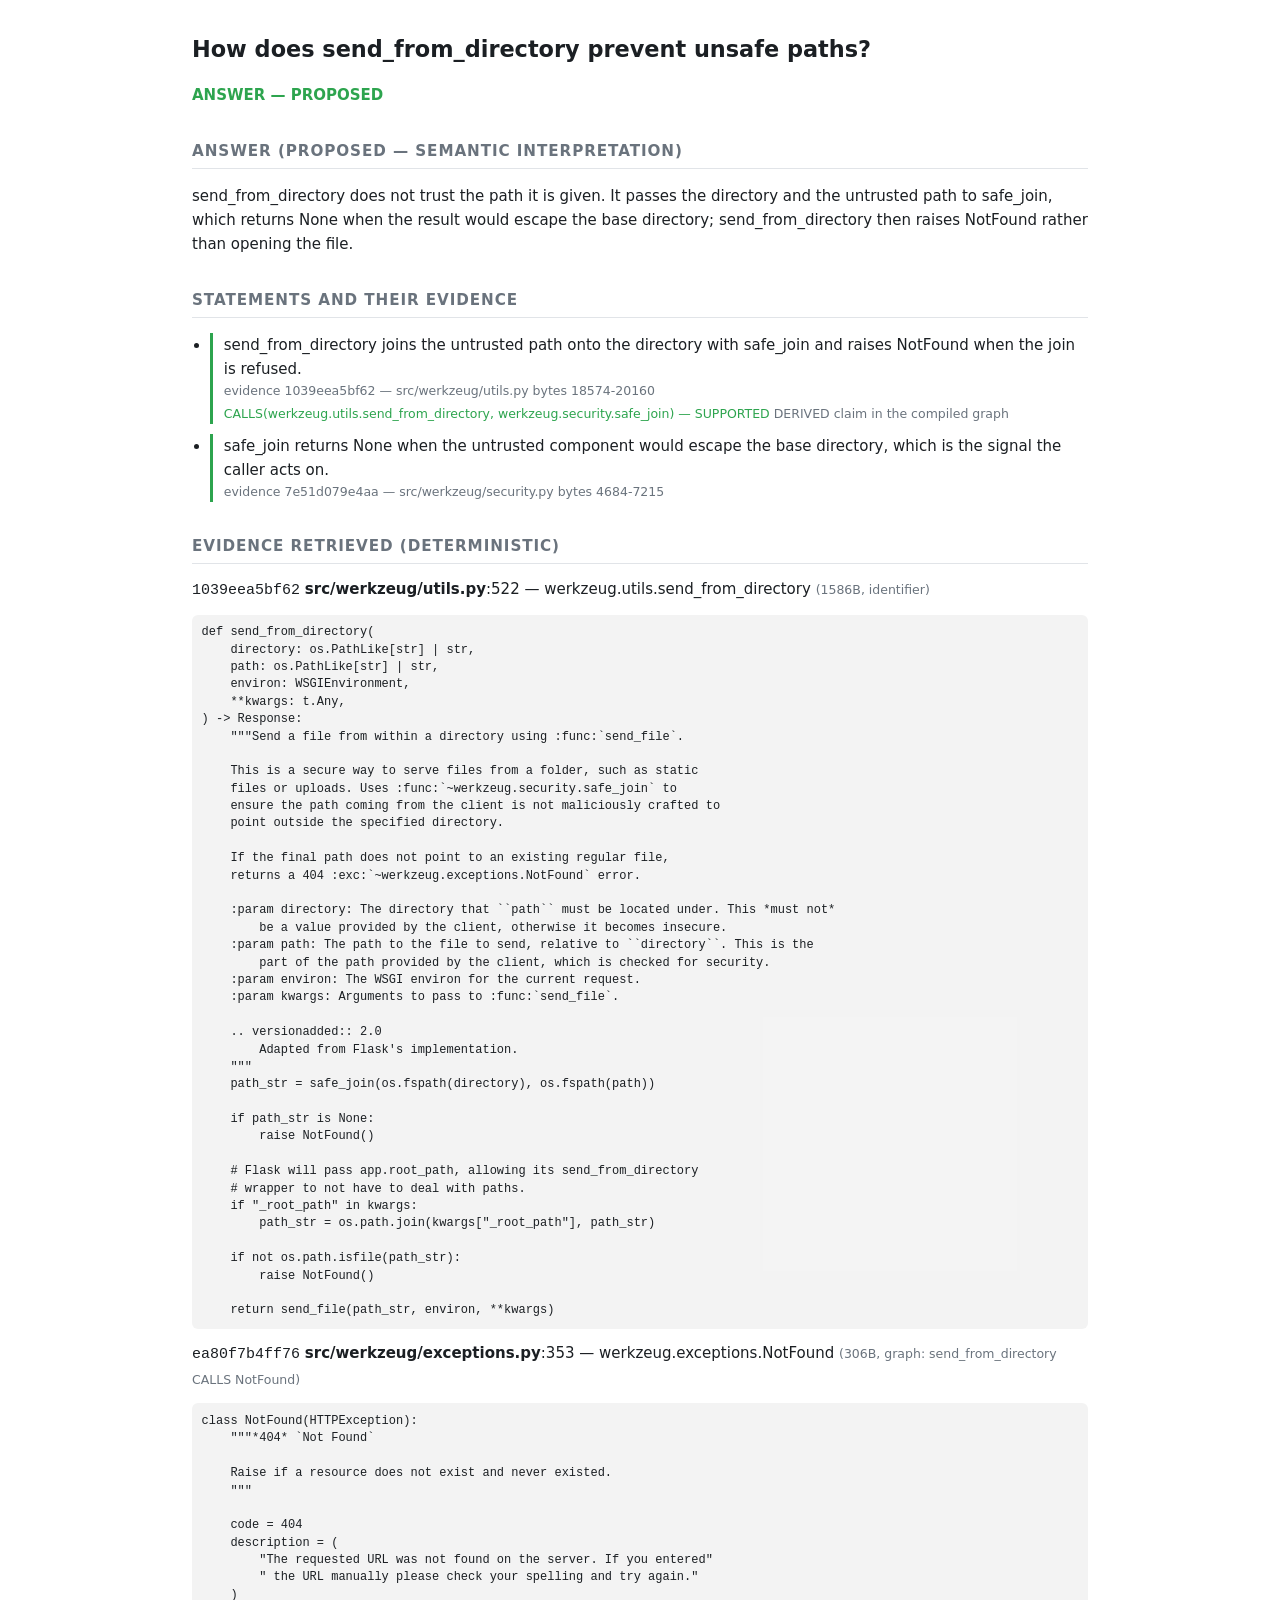
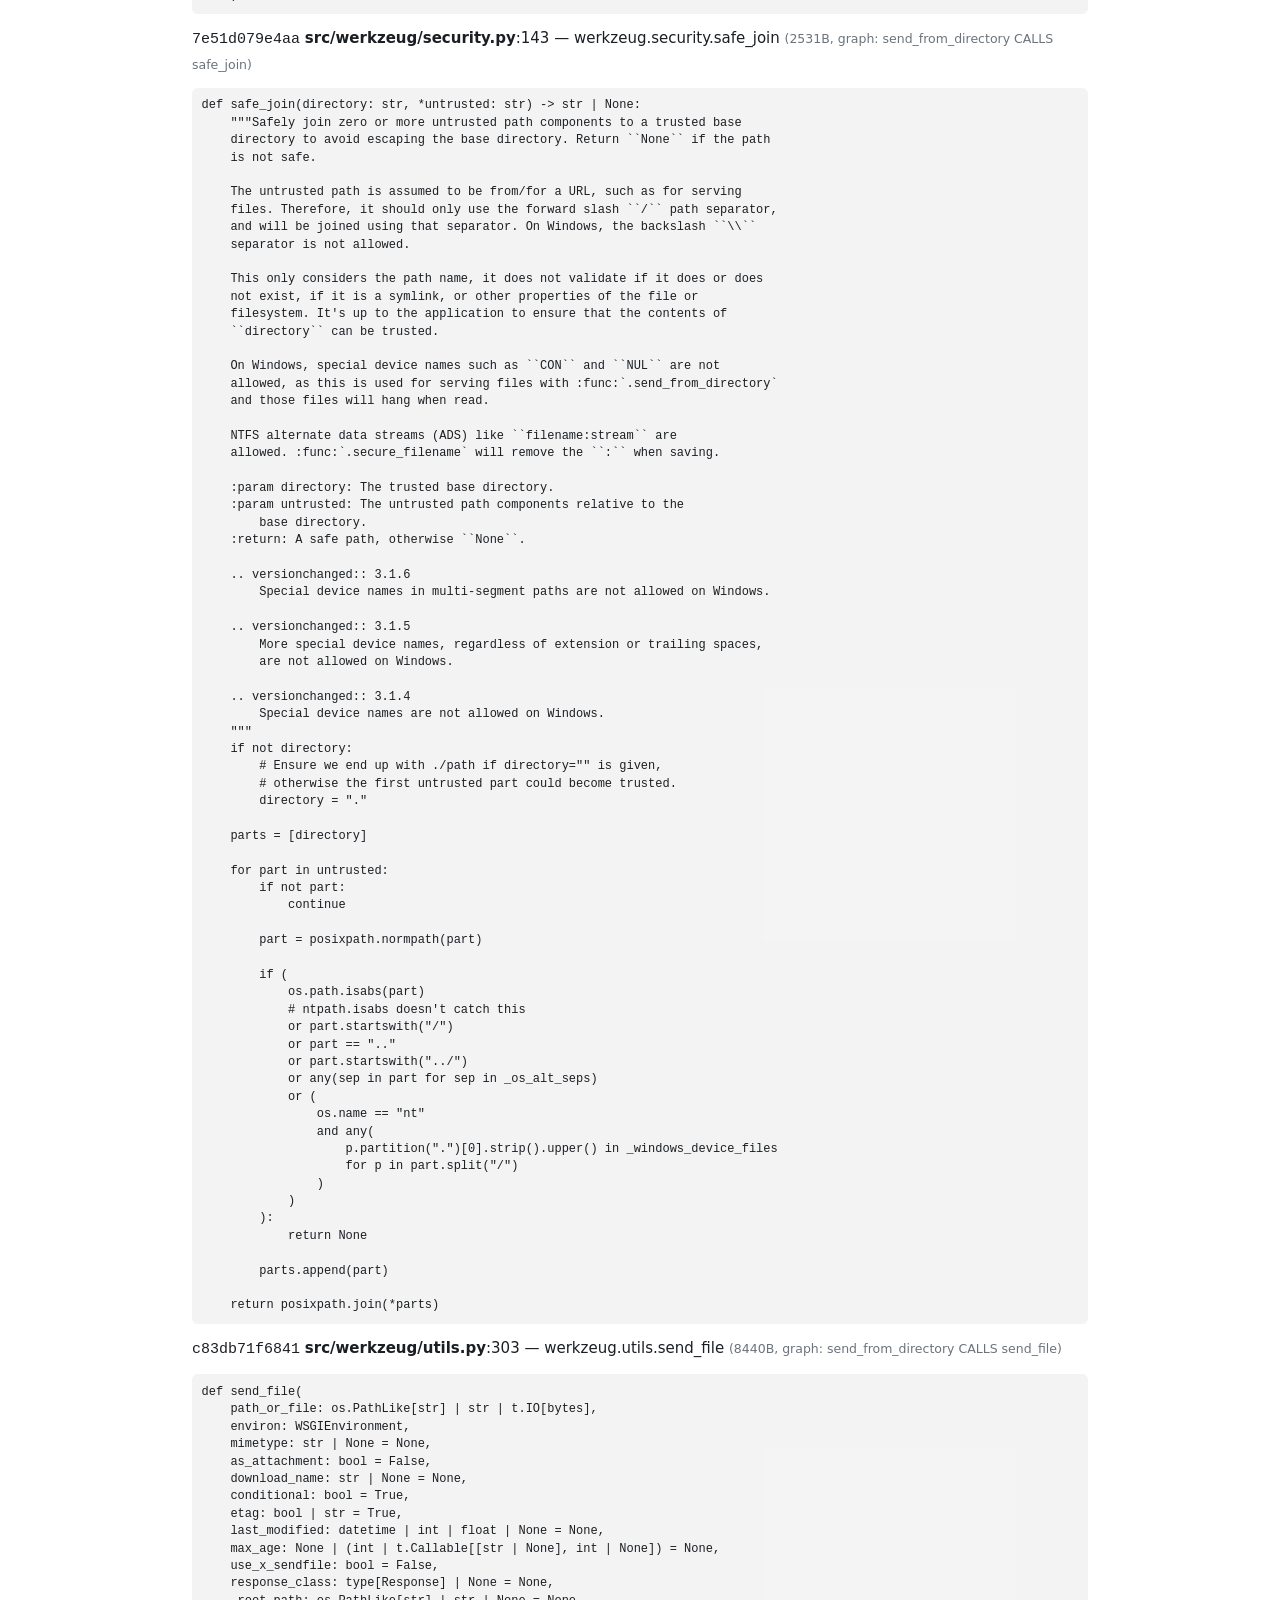
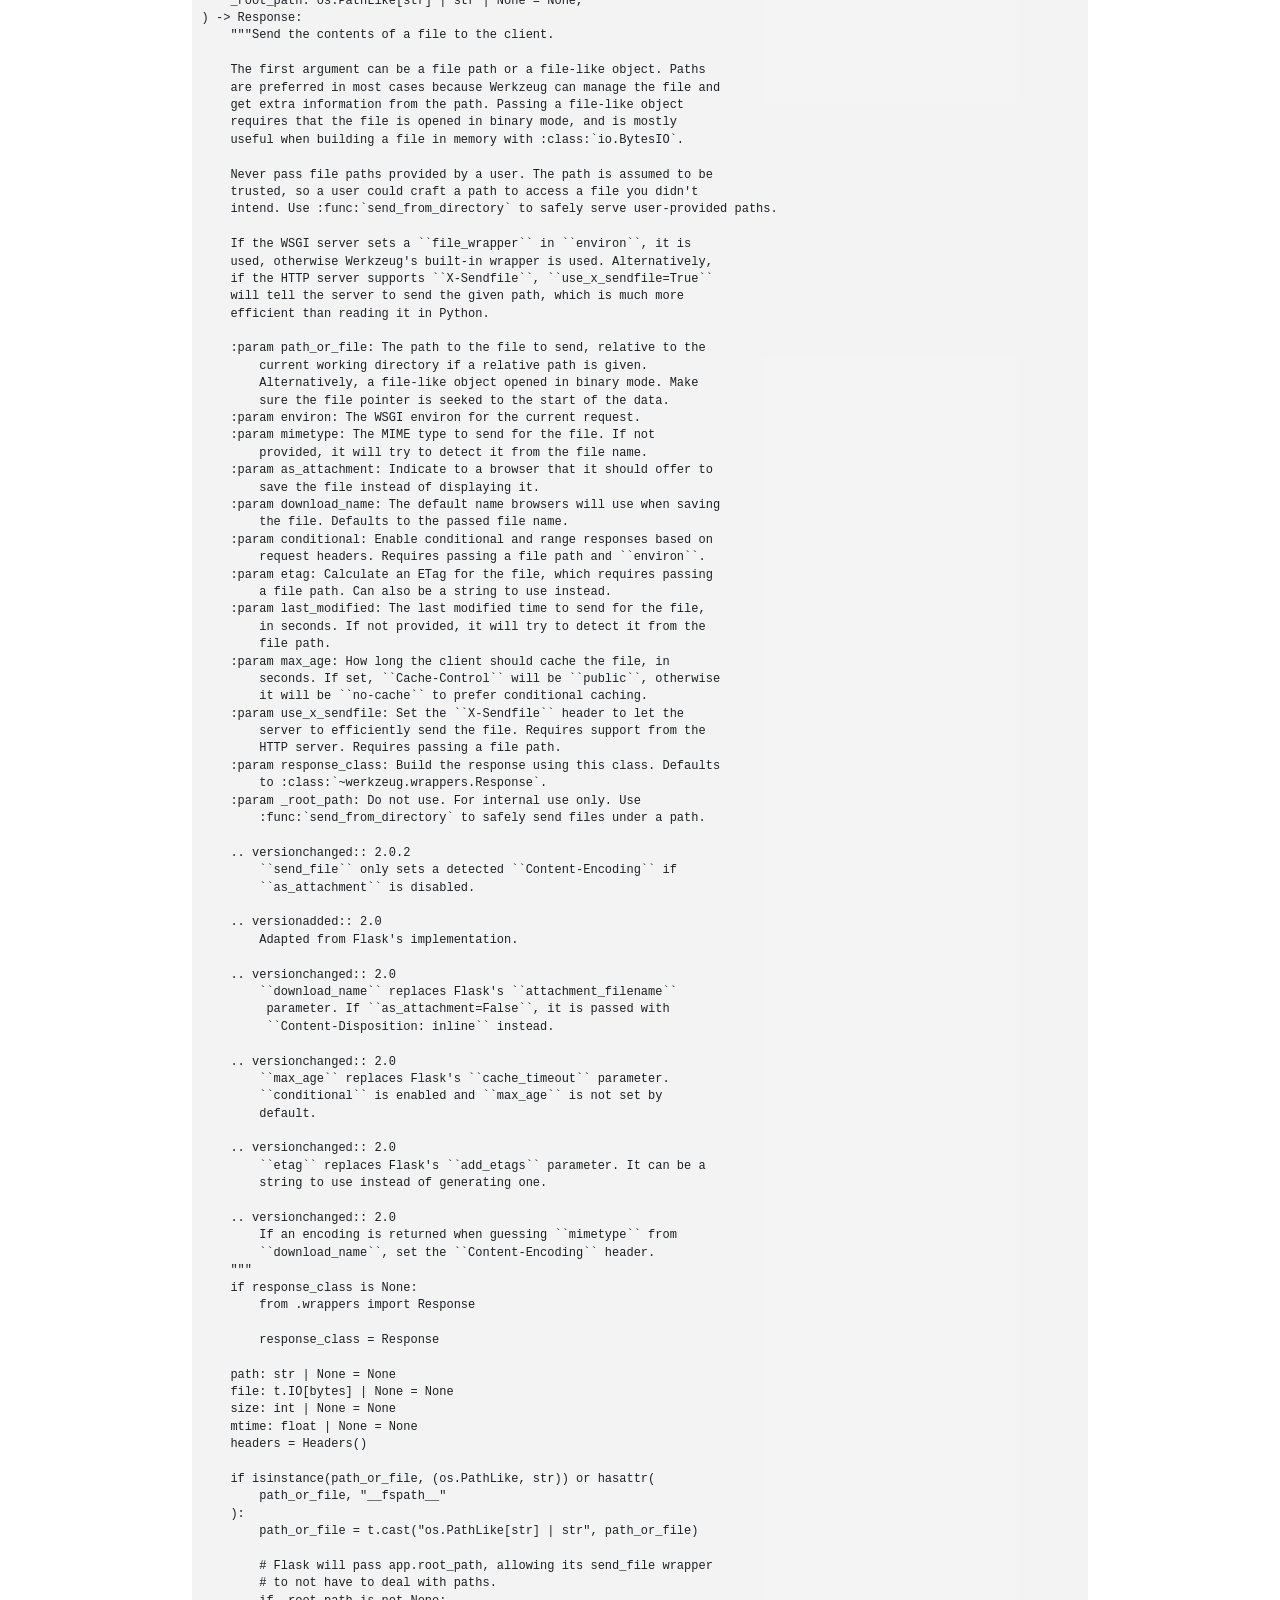
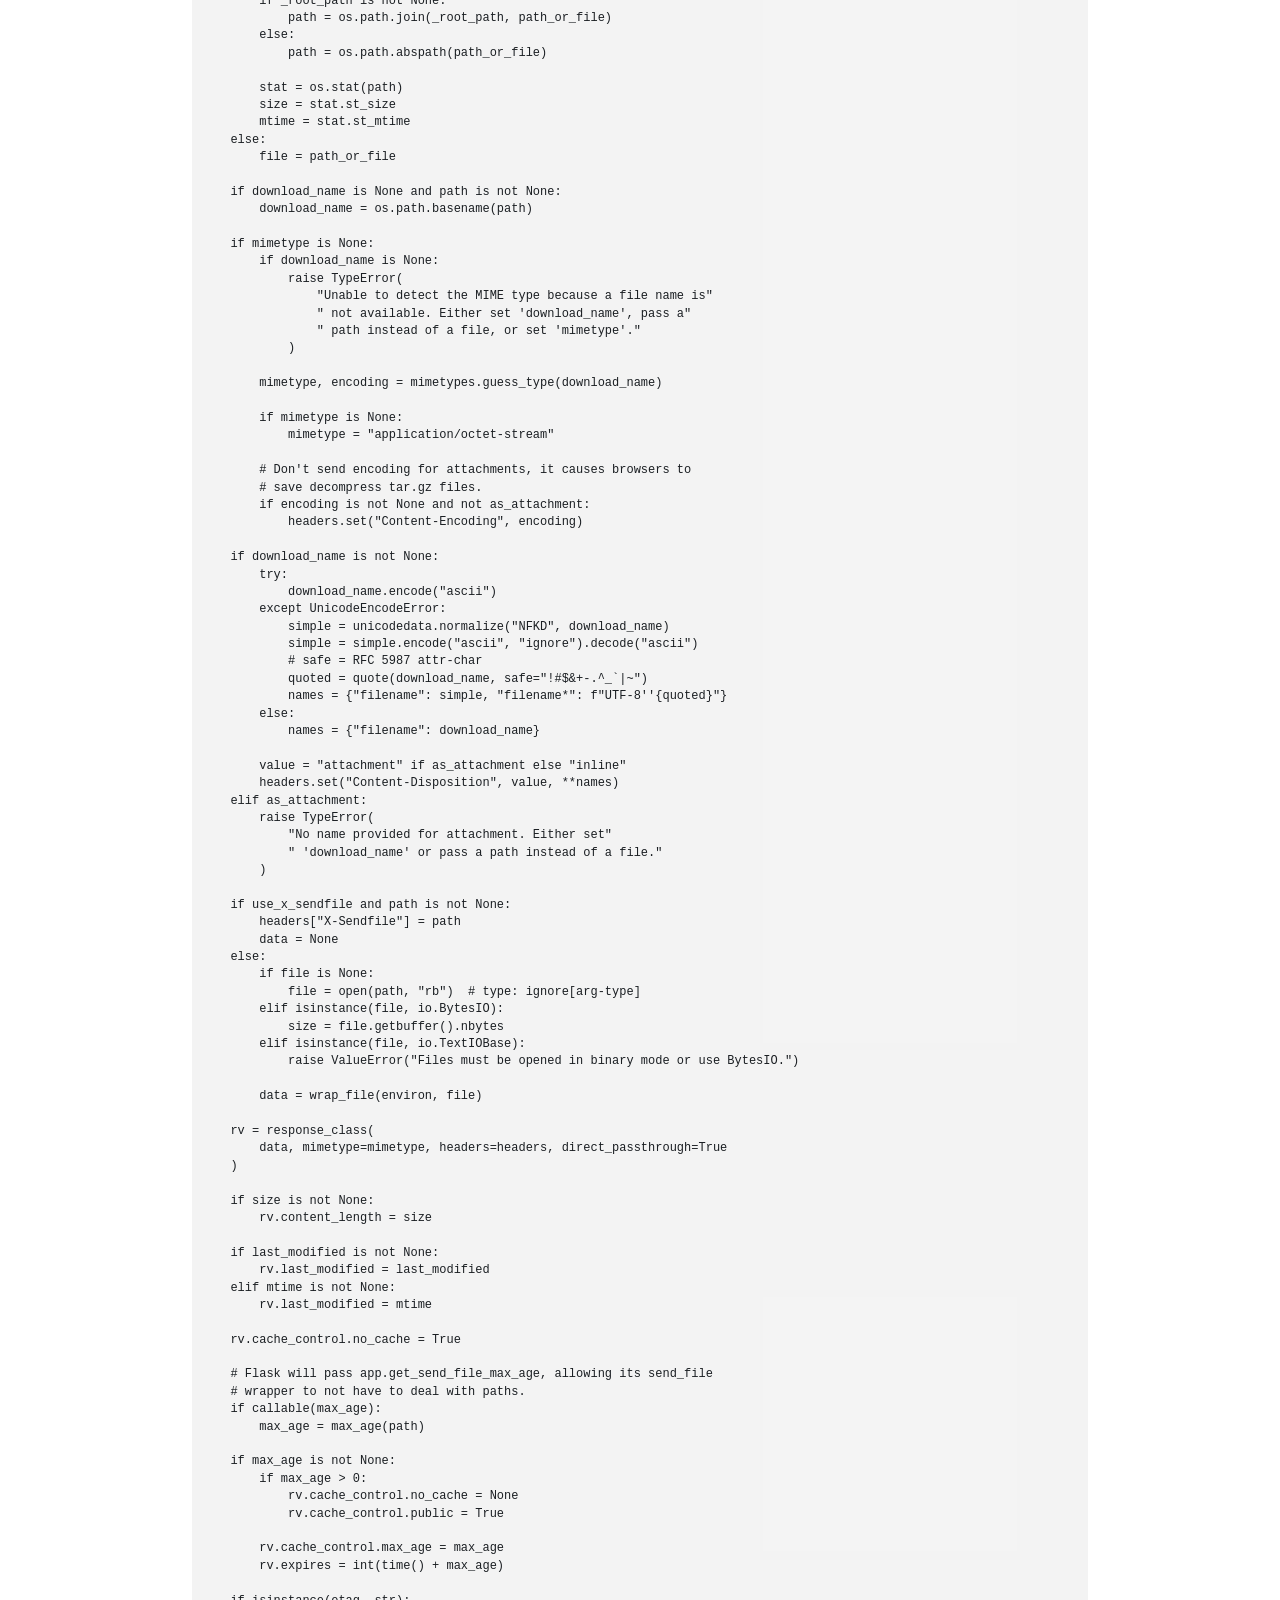
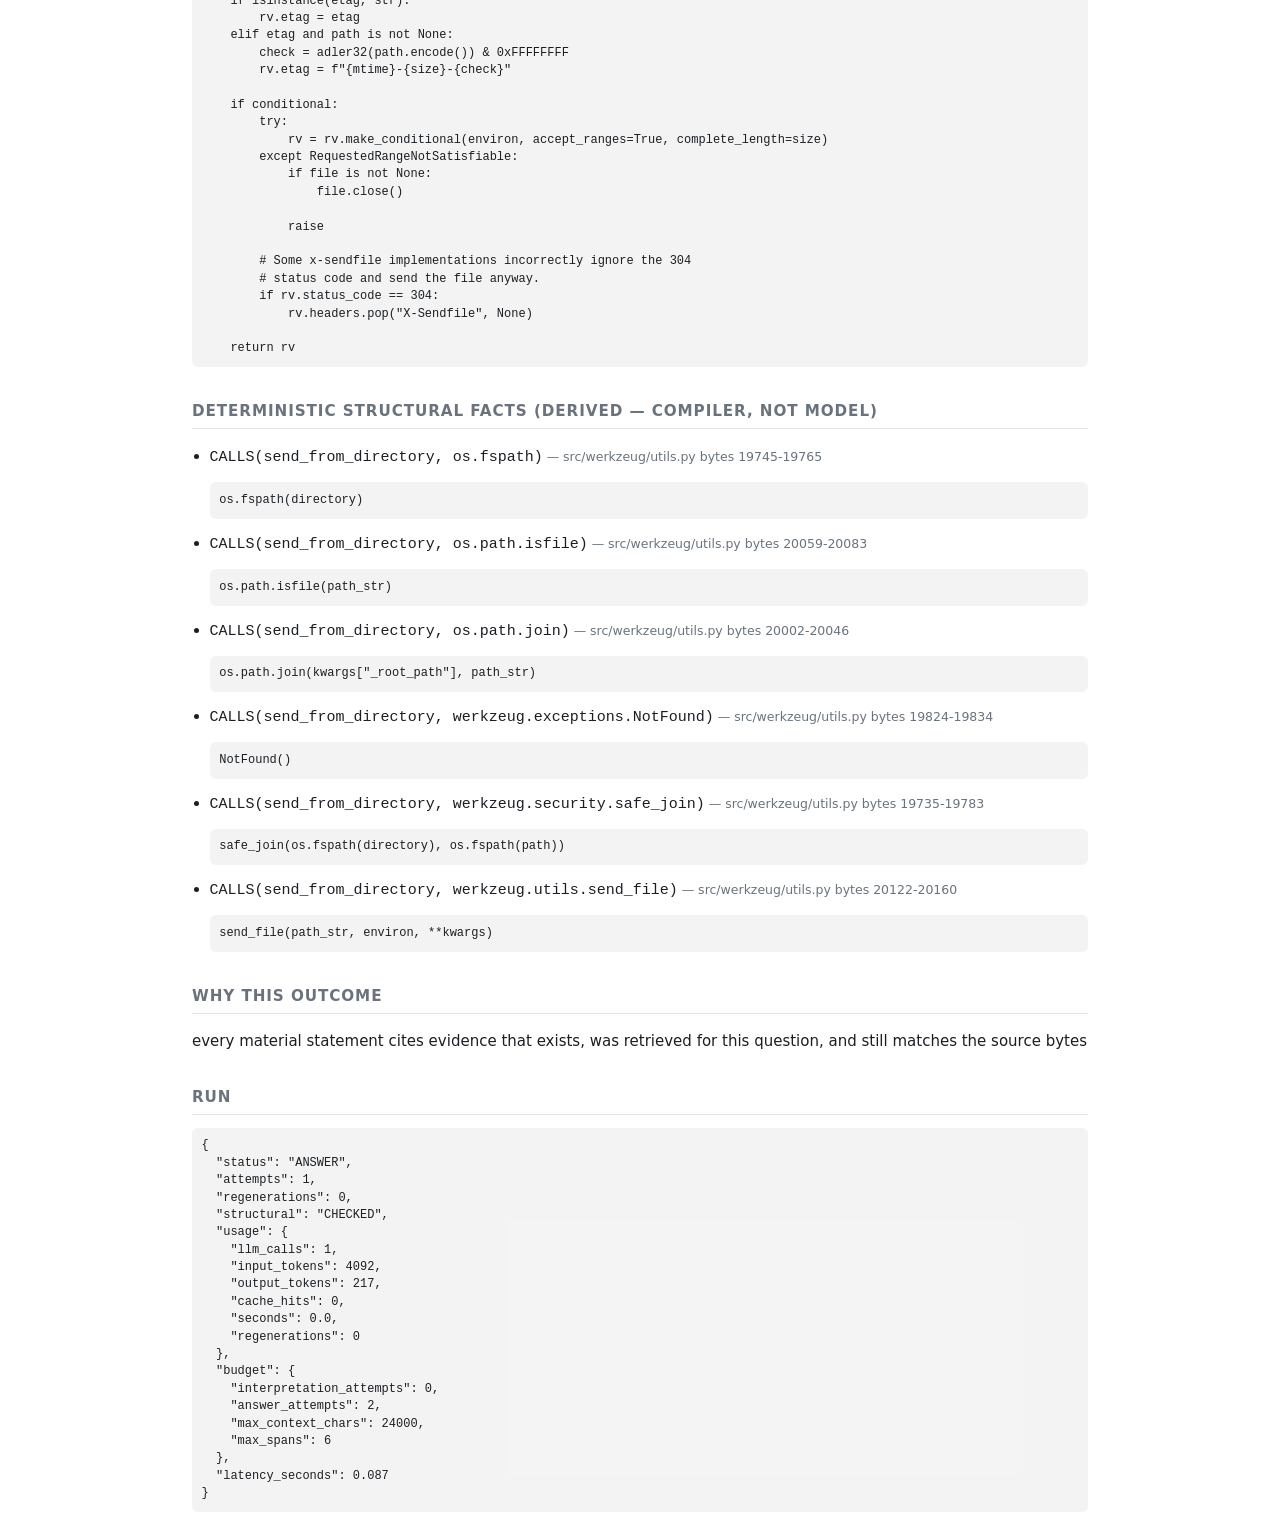
==== demo_0_1_answer.html @ 6d760853 "Demo 0.1: evidence-first grounded answers over a real repository Five corrections applied to ARCHITE" ====
<!doctype html><meta charset="utf-8"><title>Evidence-first answer</title>
<style>
 :root{--fg:#1b1f23;--bg:#fff;--dim:#6a737d;--line:#e1e4e8}
 @media(prefers-color-scheme:dark){:root{--fg:#e6edf3;--bg:#0d1117;--dim:#8b949e;--line:#30363d}}
 body{font:15px/1.6 ui-sans-serif,system-ui,sans-serif;color:var(--fg);background:var(--bg);
       max-width:56rem;margin:2rem auto;padding:0 16px}
 h1{font-size:1.4rem} h2{font-size:.95rem;text-transform:uppercase;letter-spacing:.06em;
   color:var(--dim);border-bottom:1px solid var(--line);padding-bottom:.3rem;margin-top:2rem}
 pre{background:color-mix(in srgb,var(--fg) 5%,transparent);padding:.6rem;border-radius:6px;
   overflow:auto;font-size:12px;line-height:1.45}
 .dim{color:var(--dim);font-size:12.5px} li{margin:.6rem 0}
 .ok{border-left:3px solid #2da44e;padding-left:.7rem}
 .bad{border-left:3px solid #cf222e;padding-left:.7rem}
 .verdict{font-weight:600} .answer{color:#2da44e} .abstain{color:#bf8700}
 .struct{font-size:12.5px;margin-top:.2rem} .explicit_contradiction{color:#cf222e}
 .supported{color:#2da44e} ul{padding-left:1.1rem}
</style>
<h1>How does send_from_directory prevent unsafe paths?</h1><p class="verdict answer">ANSWER — PROPOSED</p>
<section class=""><h2>Answer (PROPOSED — semantic interpretation)</h2><p>send_from_directory does not trust the path it is given. It passes the directory and the untrusted path to safe_join, which returns None when the result would escape the base directory; send_from_directory then raises NotFound rather than opening the file.</p></section>
<section class=""><h2>Statements and their evidence</h2><ul><li class="ok">send_from_directory joins the untrusted path onto the directory with safe_join and raises NotFound when the join is refused.<div class="dim">evidence 1039eea5bf62 — src/werkzeug/utils.py bytes 18574-20160</div><div class="struct supported">CALLS(werkzeug.utils.send_from_directory, werkzeug.security.safe_join) — SUPPORTED<span class="dim"> DERIVED claim in the compiled graph</span></div></li><li class="ok">safe_join returns None when the untrusted component would escape the base directory, which is the signal the caller acts on.<div class="dim">evidence 7e51d079e4aa — src/werkzeug/security.py bytes 4684-7215</div></li></ul></section>
<section class=""><h2>Evidence retrieved (deterministic)</h2><article><header><code>1039eea5bf62</code> <b>src/werkzeug/utils.py</b>:522 — werkzeug.utils.send_from_directory <span class="dim">(1586B, identifier)</span></header><pre>def send_from_directory(
    directory: os.PathLike[str] | str,
    path: os.PathLike[str] | str,
    environ: WSGIEnvironment,
    **kwargs: t.Any,
) -&gt; Response:
    &quot;&quot;&quot;Send a file from within a directory using :func:`send_file`.

    This is a secure way to serve files from a folder, such as static
    files or uploads. Uses :func:`~werkzeug.security.safe_join` to
    ensure the path coming from the client is not maliciously crafted to
    point outside the specified directory.

    If the final path does not point to an existing regular file,
    returns a 404 :exc:`~werkzeug.exceptions.NotFound` error.

    :param directory: The directory that ``path`` must be located under. This *must not*
        be a value provided by the client, otherwise it becomes insecure.
    :param path: The path to the file to send, relative to ``directory``. This is the
        part of the path provided by the client, which is checked for security.
    :param environ: The WSGI environ for the current request.
    :param kwargs: Arguments to pass to :func:`send_file`.

    .. versionadded:: 2.0
        Adapted from Flask&#x27;s implementation.
    &quot;&quot;&quot;
    path_str = safe_join(os.fspath(directory), os.fspath(path))

    if path_str is None:
        raise NotFound()

    # Flask will pass app.root_path, allowing its send_from_directory
    # wrapper to not have to deal with paths.
    if &quot;_root_path&quot; in kwargs:
        path_str = os.path.join(kwargs[&quot;_root_path&quot;], path_str)

    if not os.path.isfile(path_str):
        raise NotFound()

    return send_file(path_str, environ, **kwargs)</pre></article><article><header><code>ea80f7b4ff76</code> <b>src/werkzeug/exceptions.py</b>:353 — werkzeug.exceptions.NotFound <span class="dim">(306B, graph: send_from_directory CALLS NotFound)</span></header><pre>class NotFound(HTTPException):
    &quot;&quot;&quot;*404* `Not Found`

    Raise if a resource does not exist and never existed.
    &quot;&quot;&quot;

    code = 404
    description = (
        &quot;The requested URL was not found on the server. If you entered&quot;
        &quot; the URL manually please check your spelling and try again.&quot;
    )</pre></article><article><header><code>7e51d079e4aa</code> <b>src/werkzeug/security.py</b>:143 — werkzeug.security.safe_join <span class="dim">(2531B, graph: send_from_directory CALLS safe_join)</span></header><pre>def safe_join(directory: str, *untrusted: str) -&gt; str | None:
    &quot;&quot;&quot;Safely join zero or more untrusted path components to a trusted base
    directory to avoid escaping the base directory. Return ``None`` if the path
    is not safe.

    The untrusted path is assumed to be from/for a URL, such as for serving
    files. Therefore, it should only use the forward slash ``/`` path separator,
    and will be joined using that separator. On Windows, the backslash ``\\``
    separator is not allowed.

    This only considers the path name, it does not validate if it does or does
    not exist, if it is a symlink, or other properties of the file or
    filesystem. It&#x27;s up to the application to ensure that the contents of
    ``directory`` can be trusted.

    On Windows, special device names such as ``CON`` and ``NUL`` are not
    allowed, as this is used for serving files with :func:`.send_from_directory`
    and those files will hang when read.

    NTFS alternate data streams (ADS) like ``filename:stream`` are
    allowed. :func:`.secure_filename` will remove the ``:`` when saving.

    :param directory: The trusted base directory.
    :param untrusted: The untrusted path components relative to the
        base directory.
    :return: A safe path, otherwise ``None``.

    .. versionchanged:: 3.1.6
        Special device names in multi-segment paths are not allowed on Windows.

    .. versionchanged:: 3.1.5
        More special device names, regardless of extension or trailing spaces,
        are not allowed on Windows.

    .. versionchanged:: 3.1.4
        Special device names are not allowed on Windows.
    &quot;&quot;&quot;
    if not directory:
        # Ensure we end up with ./path if directory=&quot;&quot; is given,
        # otherwise the first untrusted part could become trusted.
        directory = &quot;.&quot;

    parts = [directory]

    for part in untrusted:
        if not part:
            continue

        part = posixpath.normpath(part)

        if (
            os.path.isabs(part)
            # ntpath.isabs doesn&#x27;t catch this
            or part.startswith(&quot;/&quot;)
            or part == &quot;..&quot;
            or part.startswith(&quot;../&quot;)
            or any(sep in part for sep in _os_alt_seps)
            or (
                os.name == &quot;nt&quot;
                and any(
                    p.partition(&quot;.&quot;)[0].strip().upper() in _windows_device_files
                    for p in part.split(&quot;/&quot;)
                )
            )
        ):
            return None

        parts.append(part)

    return posixpath.join(*parts)</pre></article><article><header><code>c83db71f6841</code> <b>src/werkzeug/utils.py</b>:303 — werkzeug.utils.send_file <span class="dim">(8440B, graph: send_from_directory CALLS send_file)</span></header><pre>def send_file(
    path_or_file: os.PathLike[str] | str | t.IO[bytes],
    environ: WSGIEnvironment,
    mimetype: str | None = None,
    as_attachment: bool = False,
    download_name: str | None = None,
    conditional: bool = True,
    etag: bool | str = True,
    last_modified: datetime | int | float | None = None,
    max_age: None | (int | t.Callable[[str | None], int | None]) = None,
    use_x_sendfile: bool = False,
    response_class: type[Response] | None = None,
    _root_path: os.PathLike[str] | str | None = None,
) -&gt; Response:
    &quot;&quot;&quot;Send the contents of a file to the client.

    The first argument can be a file path or a file-like object. Paths
    are preferred in most cases because Werkzeug can manage the file and
    get extra information from the path. Passing a file-like object
    requires that the file is opened in binary mode, and is mostly
    useful when building a file in memory with :class:`io.BytesIO`.

    Never pass file paths provided by a user. The path is assumed to be
    trusted, so a user could craft a path to access a file you didn&#x27;t
    intend. Use :func:`send_from_directory` to safely serve user-provided paths.

    If the WSGI server sets a ``file_wrapper`` in ``environ``, it is
    used, otherwise Werkzeug&#x27;s built-in wrapper is used. Alternatively,
    if the HTTP server supports ``X-Sendfile``, ``use_x_sendfile=True``
    will tell the server to send the given path, which is much more
    efficient than reading it in Python.

    :param path_or_file: The path to the file to send, relative to the
        current working directory if a relative path is given.
        Alternatively, a file-like object opened in binary mode. Make
        sure the file pointer is seeked to the start of the data.
    :param environ: The WSGI environ for the current request.
    :param mimetype: The MIME type to send for the file. If not
        provided, it will try to detect it from the file name.
    :param as_attachment: Indicate to a browser that it should offer to
        save the file instead of displaying it.
    :param download_name: The default name browsers will use when saving
        the file. Defaults to the passed file name.
    :param conditional: Enable conditional and range responses based on
        request headers. Requires passing a file path and ``environ``.
    :param etag: Calculate an ETag for the file, which requires passing
        a file path. Can also be a string to use instead.
    :param last_modified: The last modified time to send for the file,
        in seconds. If not provided, it will try to detect it from the
        file path.
    :param max_age: How long the client should cache the file, in
        seconds. If set, ``Cache-Control`` will be ``public``, otherwise
        it will be ``no-cache`` to prefer conditional caching.
    :param use_x_sendfile: Set the ``X-Sendfile`` header to let the
        server to efficiently send the file. Requires support from the
        HTTP server. Requires passing a file path.
    :param response_class: Build the response using this class. Defaults
        to :class:`~werkzeug.wrappers.Response`.
    :param _root_path: Do not use. For internal use only. Use
        :func:`send_from_directory` to safely send files under a path.

    .. versionchanged:: 2.0.2
        ``send_file`` only sets a detected ``Content-Encoding`` if
        ``as_attachment`` is disabled.

    .. versionadded:: 2.0
        Adapted from Flask&#x27;s implementation.

    .. versionchanged:: 2.0
        ``download_name`` replaces Flask&#x27;s ``attachment_filename``
         parameter. If ``as_attachment=False``, it is passed with
         ``Content-Disposition: inline`` instead.

    .. versionchanged:: 2.0
        ``max_age`` replaces Flask&#x27;s ``cache_timeout`` parameter.
        ``conditional`` is enabled and ``max_age`` is not set by
        default.

    .. versionchanged:: 2.0
        ``etag`` replaces Flask&#x27;s ``add_etags`` parameter. It can be a
        string to use instead of generating one.

    .. versionchanged:: 2.0
        If an encoding is returned when guessing ``mimetype`` from
        ``download_name``, set the ``Content-Encoding`` header.
    &quot;&quot;&quot;
    if response_class is None:
        from .wrappers import Response

        response_class = Response

    path: str | None = None
    file: t.IO[bytes] | None = None
    size: int | None = None
    mtime: float | None = None
    headers = Headers()

    if isinstance(path_or_file, (os.PathLike, str)) or hasattr(
        path_or_file, &quot;__fspath__&quot;
    ):
        path_or_file = t.cast(&quot;os.PathLike[str] | str&quot;, path_or_file)

        # Flask will pass app.root_path, allowing its send_file wrapper
        # to not have to deal with paths.
        if _root_path is not None:
            path = os.path.join(_root_path, path_or_file)
        else:
            path = os.path.abspath(path_or_file)

        stat = os.stat(path)
        size = stat.st_size
        mtime = stat.st_mtime
    else:
        file = path_or_file

    if download_name is None and path is not None:
        download_name = os.path.basename(path)

    if mimetype is None:
        if download_name is None:
            raise TypeError(
                &quot;Unable to detect the MIME type because a file name is&quot;
                &quot; not available. Either set &#x27;download_name&#x27;, pass a&quot;
                &quot; path instead of a file, or set &#x27;mimetype&#x27;.&quot;
            )

        mimetype, encoding = mimetypes.guess_type(download_name)

        if mimetype is None:
            mimetype = &quot;application/octet-stream&quot;

        # Don&#x27;t send encoding for attachments, it causes browsers to
        # save decompress tar.gz files.
        if encoding is not None and not as_attachment:
            headers.set(&quot;Content-Encoding&quot;, encoding)

    if download_name is not None:
        try:
            download_name.encode(&quot;ascii&quot;)
        except UnicodeEncodeError:
            simple = unicodedata.normalize(&quot;NFKD&quot;, download_name)
            simple = simple.encode(&quot;ascii&quot;, &quot;ignore&quot;).decode(&quot;ascii&quot;)
            # safe = RFC 5987 attr-char
            quoted = quote(download_name, safe=&quot;!#$&amp;+-.^_`|~&quot;)
            names = {&quot;filename&quot;: simple, &quot;filename*&quot;: f&quot;UTF-8&#x27;&#x27;{quoted}&quot;}
        else:
            names = {&quot;filename&quot;: download_name}

        value = &quot;attachment&quot; if as_attachment else &quot;inline&quot;
        headers.set(&quot;Content-Disposition&quot;, value, **names)
    elif as_attachment:
        raise TypeError(
            &quot;No name provided for attachment. Either set&quot;
            &quot; &#x27;download_name&#x27; or pass a path instead of a file.&quot;
        )

    if use_x_sendfile and path is not None:
        headers[&quot;X-Sendfile&quot;] = path
        data = None
    else:
        if file is None:
            file = open(path, &quot;rb&quot;)  # type: ignore[arg-type]
        elif isinstance(file, io.BytesIO):
            size = file.getbuffer().nbytes
        elif isinstance(file, io.TextIOBase):
            raise ValueError(&quot;Files must be opened in binary mode or use BytesIO.&quot;)

        data = wrap_file(environ, file)

    rv = response_class(
        data, mimetype=mimetype, headers=headers, direct_passthrough=True
    )

    if size is not None:
        rv.content_length = size

    if last_modified is not None:
        rv.last_modified = last_modified
    elif mtime is not None:
        rv.last_modified = mtime

    rv.cache_control.no_cache = True

    # Flask will pass app.get_send_file_max_age, allowing its send_file
    # wrapper to not have to deal with paths.
    if callable(max_age):
        max_age = max_age(path)

    if max_age is not None:
        if max_age &gt; 0:
            rv.cache_control.no_cache = None
            rv.cache_control.public = True

        rv.cache_control.max_age = max_age
        rv.expires = int(time() + max_age)

    if isinstance(etag, str):
        rv.etag = etag
    elif etag and path is not None:
        check = adler32(path.encode()) &amp; 0xFFFFFFFF
        rv.etag = f&quot;{mtime}-{size}-{check}&quot;

    if conditional:
        try:
            rv = rv.make_conditional(environ, accept_ranges=True, complete_length=size)
        except RequestedRangeNotSatisfiable:
            if file is not None:
                file.close()

            raise

        # Some x-sendfile implementations incorrectly ignore the 304
        # status code and send the file anyway.
        if rv.status_code == 304:
            rv.headers.pop(&quot;X-Sendfile&quot;, None)

    return rv</pre></article></section>
<section class=""><h2>Deterministic structural facts (DERIVED — compiler, not model)</h2><ul><li><code>CALLS(send_from_directory, os.fspath)</code><span class="dim"> — src/werkzeug/utils.py bytes 19745-19765</span><pre>os.fspath(directory)</pre></li><li><code>CALLS(send_from_directory, os.path.isfile)</code><span class="dim"> — src/werkzeug/utils.py bytes 20059-20083</span><pre>os.path.isfile(path_str)</pre></li><li><code>CALLS(send_from_directory, os.path.join)</code><span class="dim"> — src/werkzeug/utils.py bytes 20002-20046</span><pre>os.path.join(kwargs[&quot;_root_path&quot;], path_str)</pre></li><li><code>CALLS(send_from_directory, werkzeug.exceptions.NotFound)</code><span class="dim"> — src/werkzeug/utils.py bytes 19824-19834</span><pre>NotFound()</pre></li><li><code>CALLS(send_from_directory, werkzeug.security.safe_join)</code><span class="dim"> — src/werkzeug/utils.py bytes 19735-19783</span><pre>safe_join(os.fspath(directory), os.fspath(path))</pre></li><li><code>CALLS(send_from_directory, werkzeug.utils.send_file)</code><span class="dim"> — src/werkzeug/utils.py bytes 20122-20160</span><pre>send_file(path_str, environ, **kwargs)</pre></li></ul></section>
<section class=""><h2>Why this outcome</h2><p>every material statement cites evidence that exists, was retrieved for this question, and still matches the source bytes</p></section>
<section class=""><h2>Run</h2><pre>{
  &quot;status&quot;: &quot;ANSWER&quot;,
  &quot;attempts&quot;: 1,
  &quot;regenerations&quot;: 0,
  &quot;structural&quot;: &quot;CHECKED&quot;,
  &quot;usage&quot;: {
    &quot;llm_calls&quot;: 1,
    &quot;input_tokens&quot;: 4092,
    &quot;output_tokens&quot;: 217,
    &quot;cache_hits&quot;: 0,
    &quot;seconds&quot;: 0.0,
    &quot;regenerations&quot;: 0
  },
  &quot;budget&quot;: {
    &quot;interpretation_attempts&quot;: 0,
    &quot;answer_attempts&quot;: 2,
    &quot;max_context_chars&quot;: 24000,
    &quot;max_spans&quot;: 6
  },
  &quot;latency_seconds&quot;: 0.087
}</pre></section>
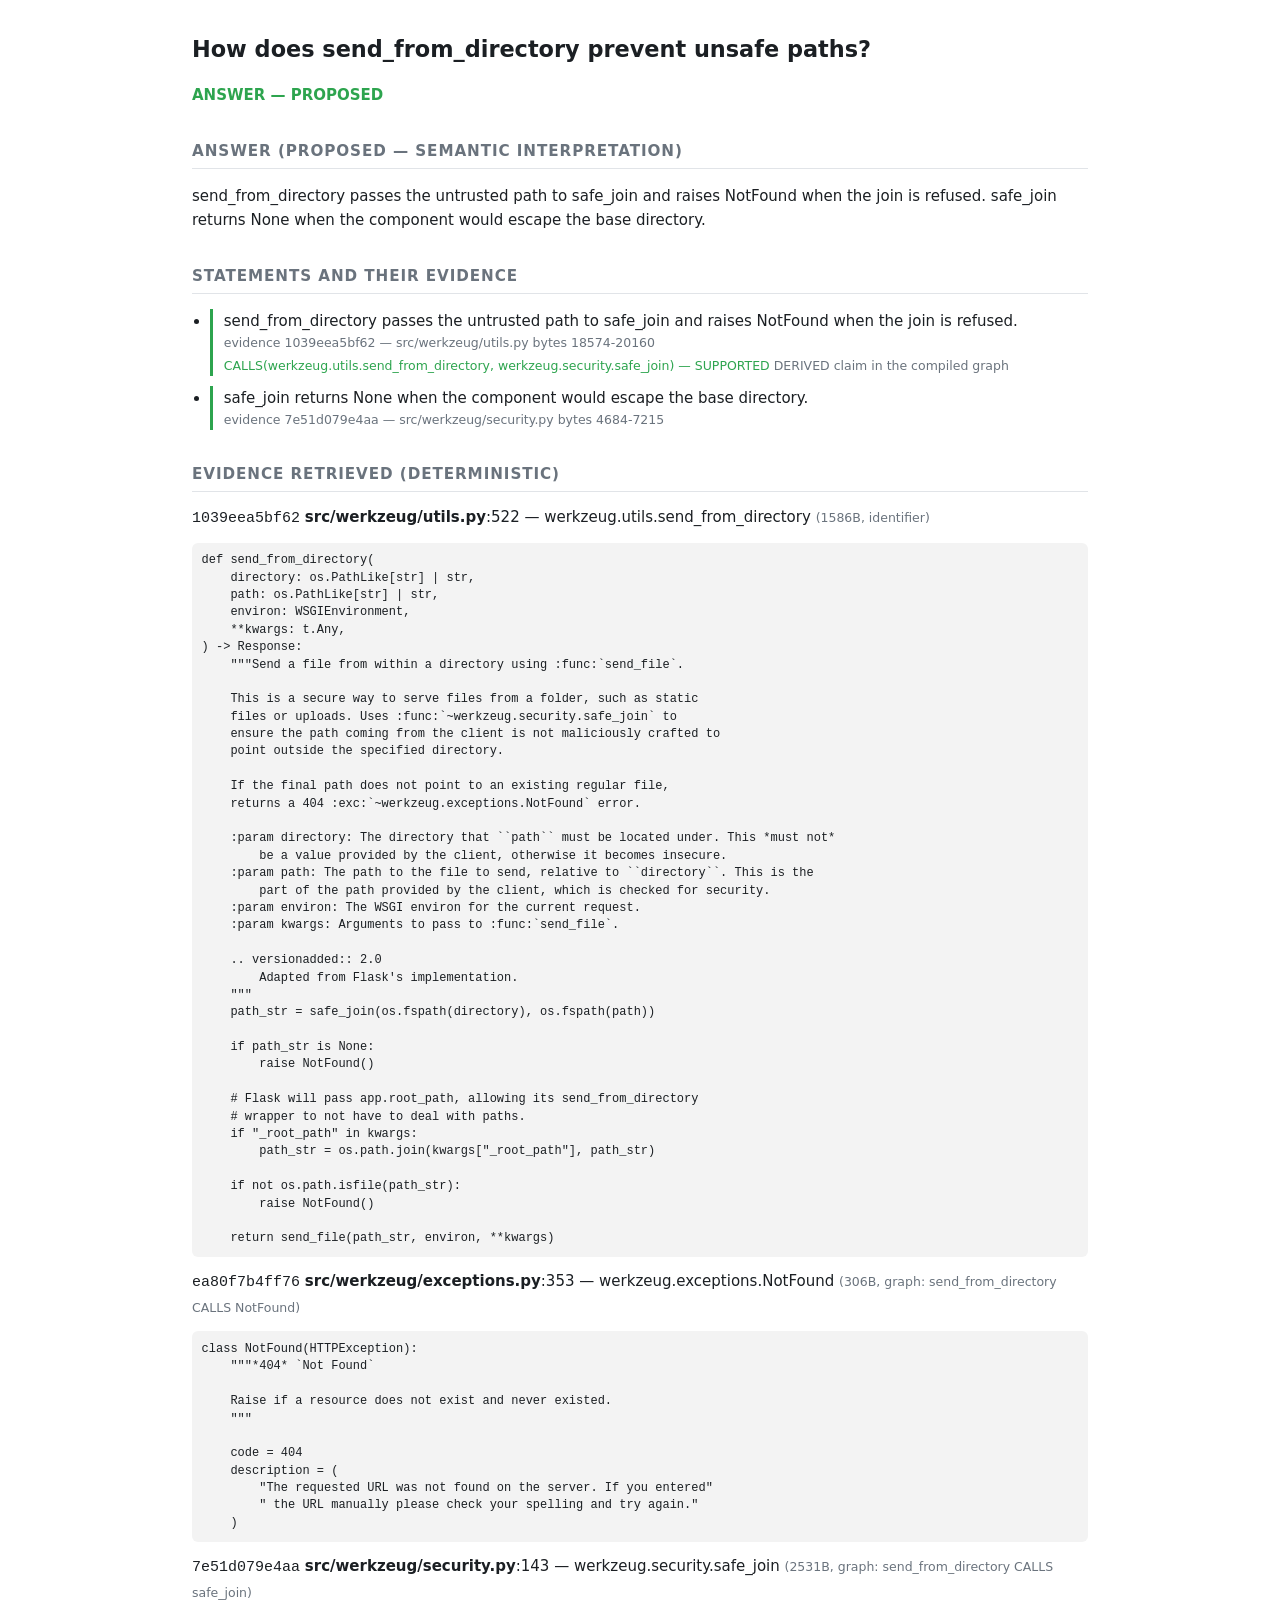
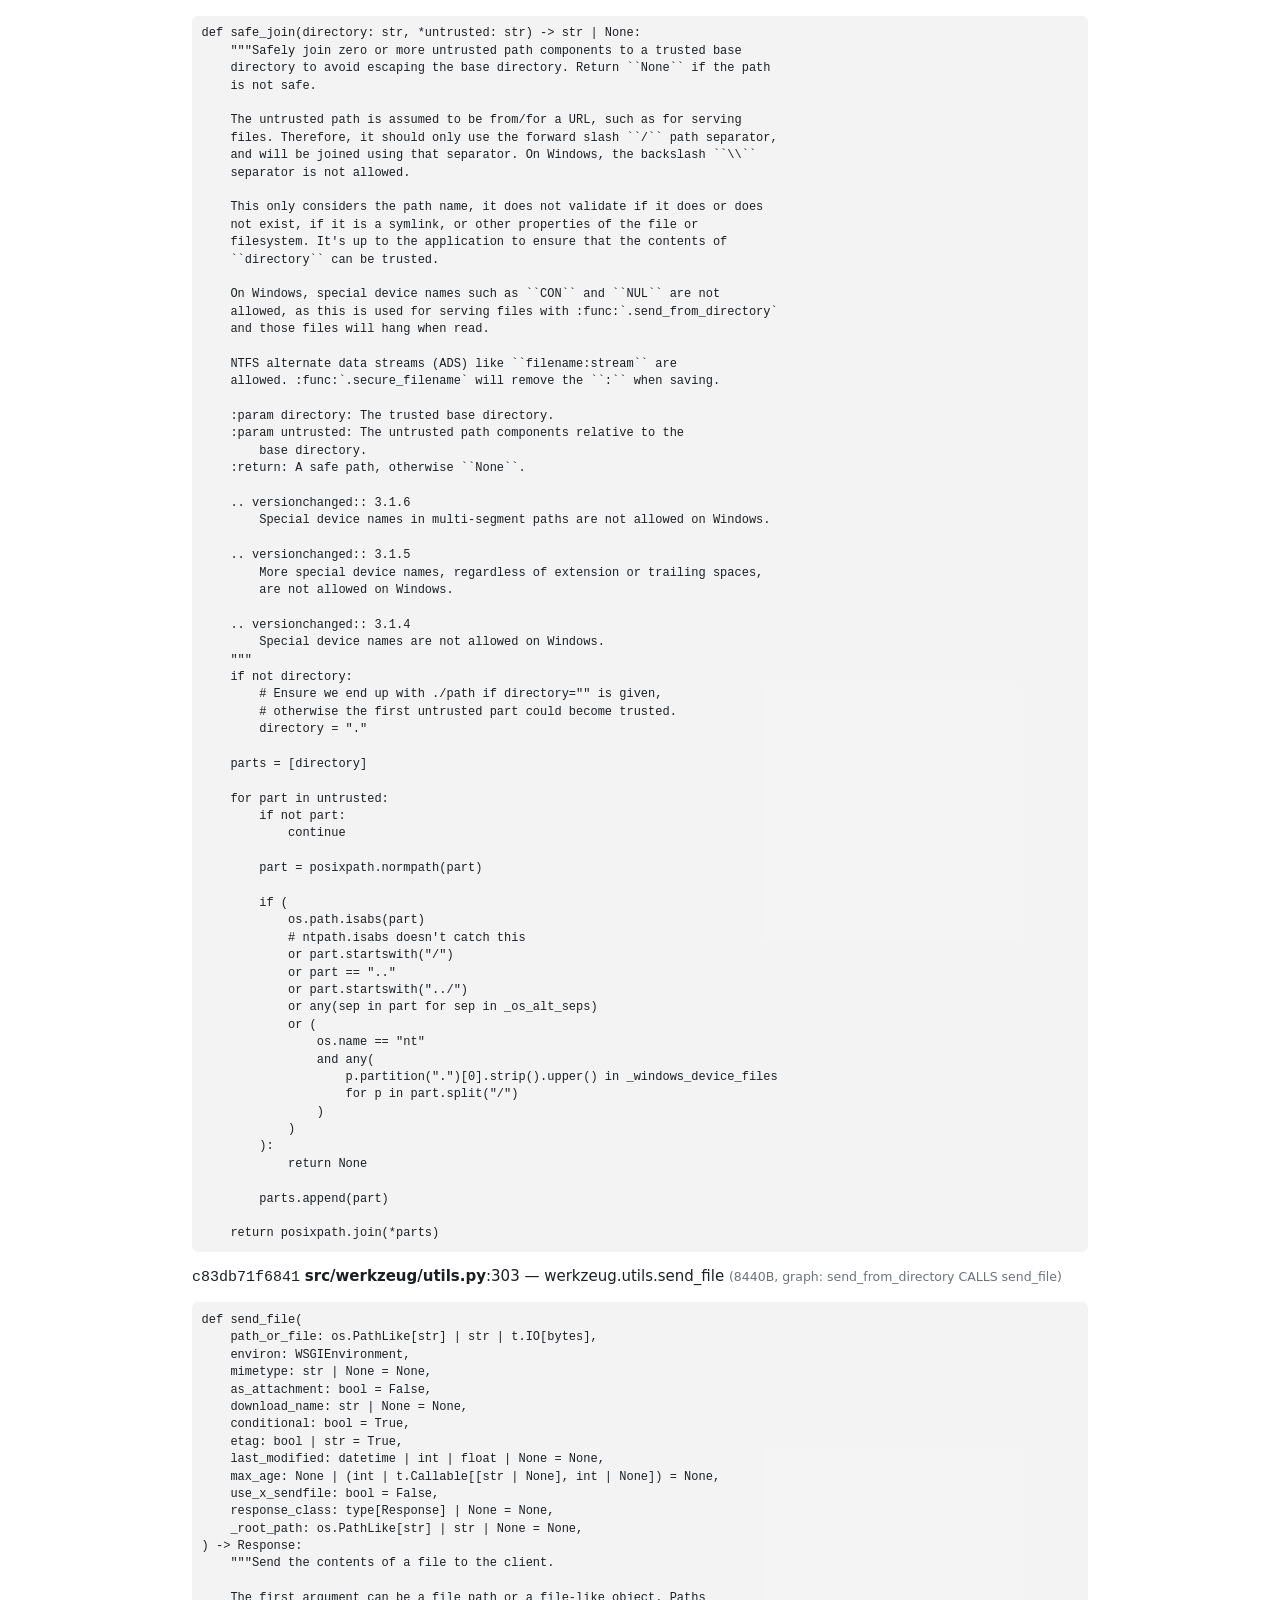
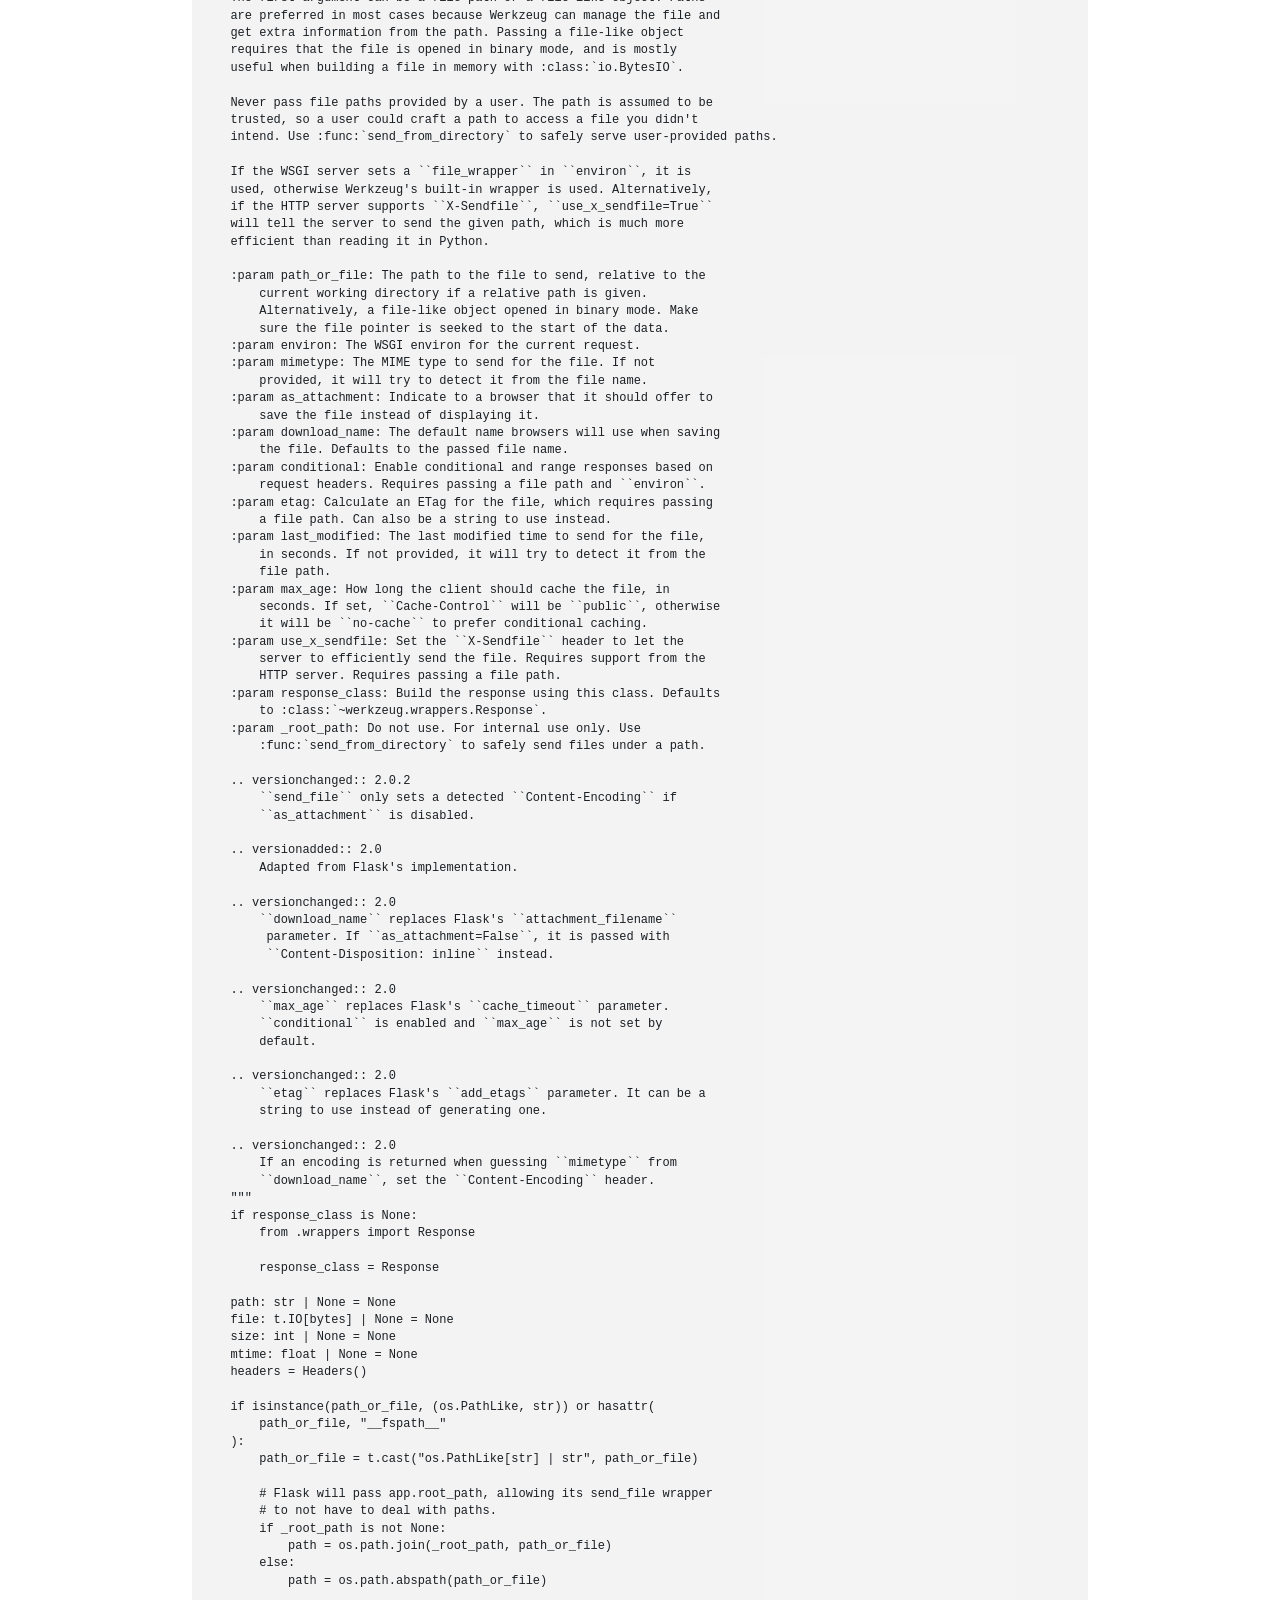
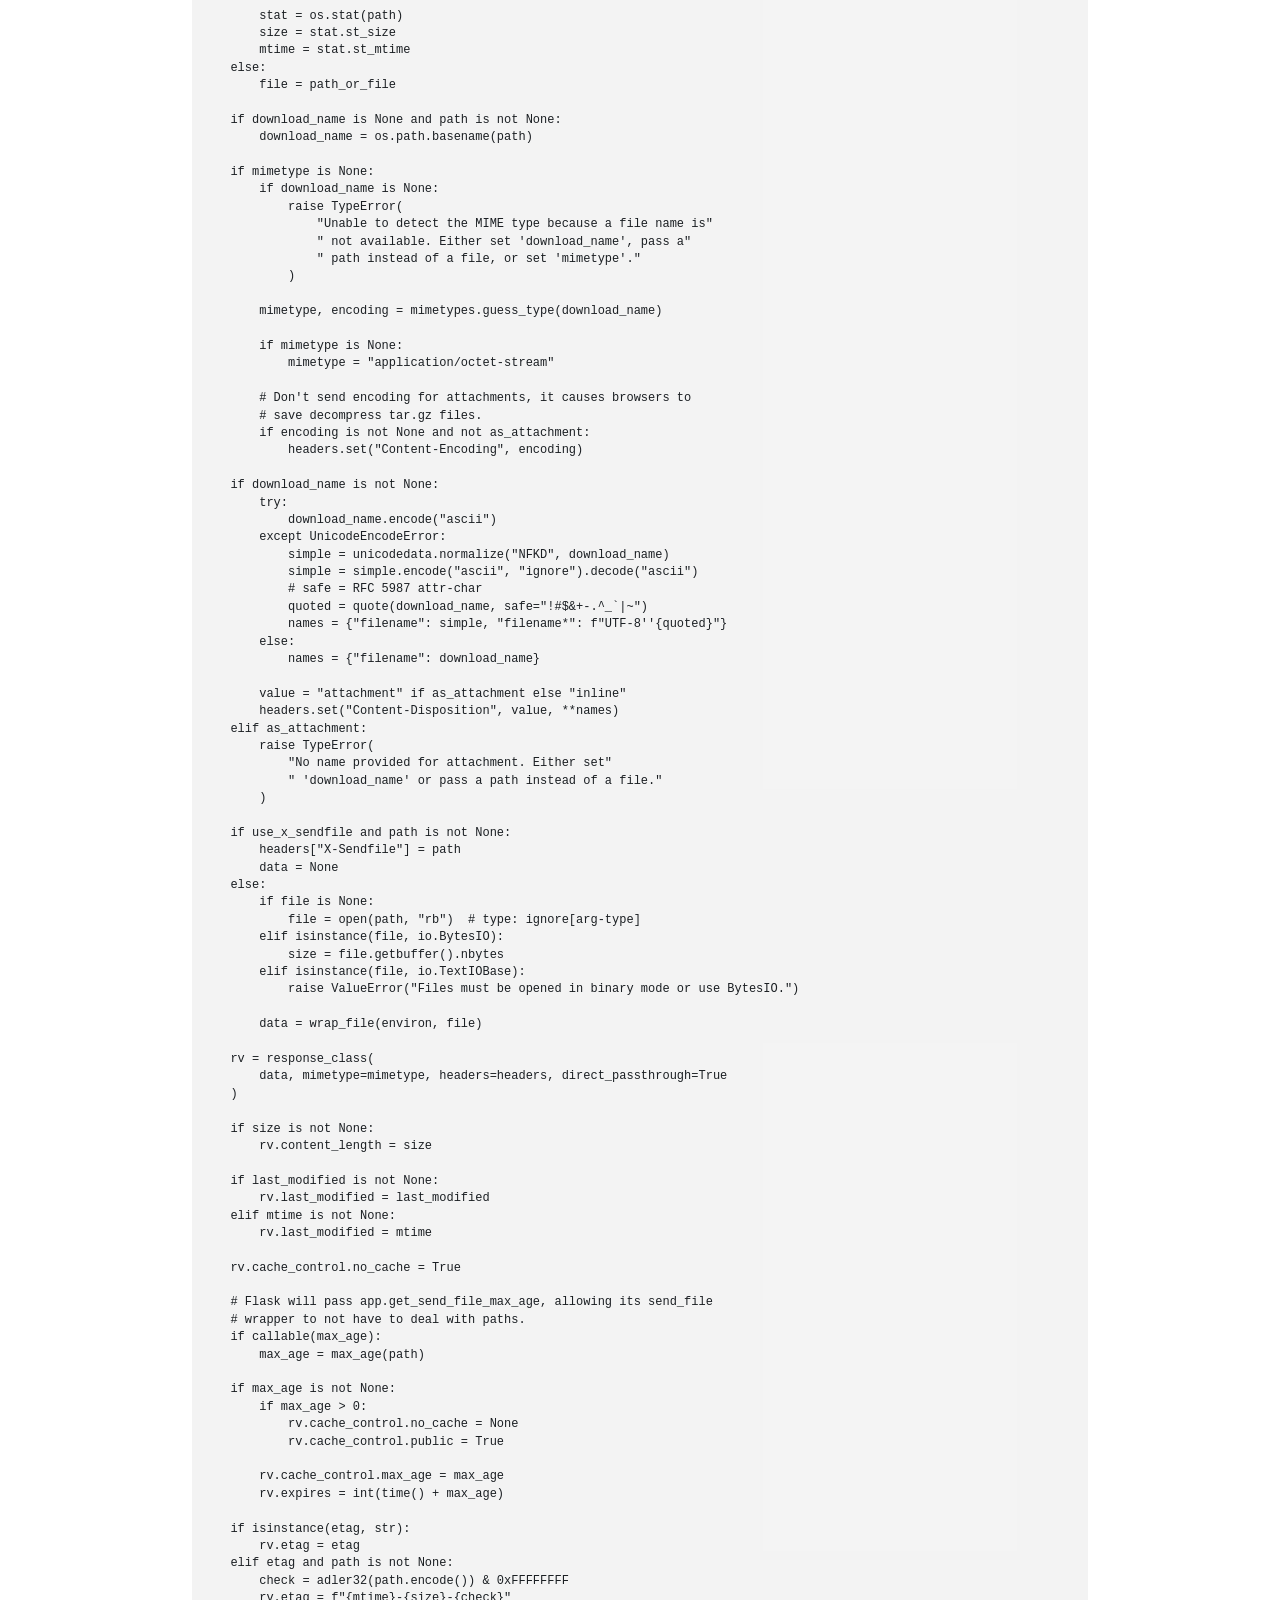
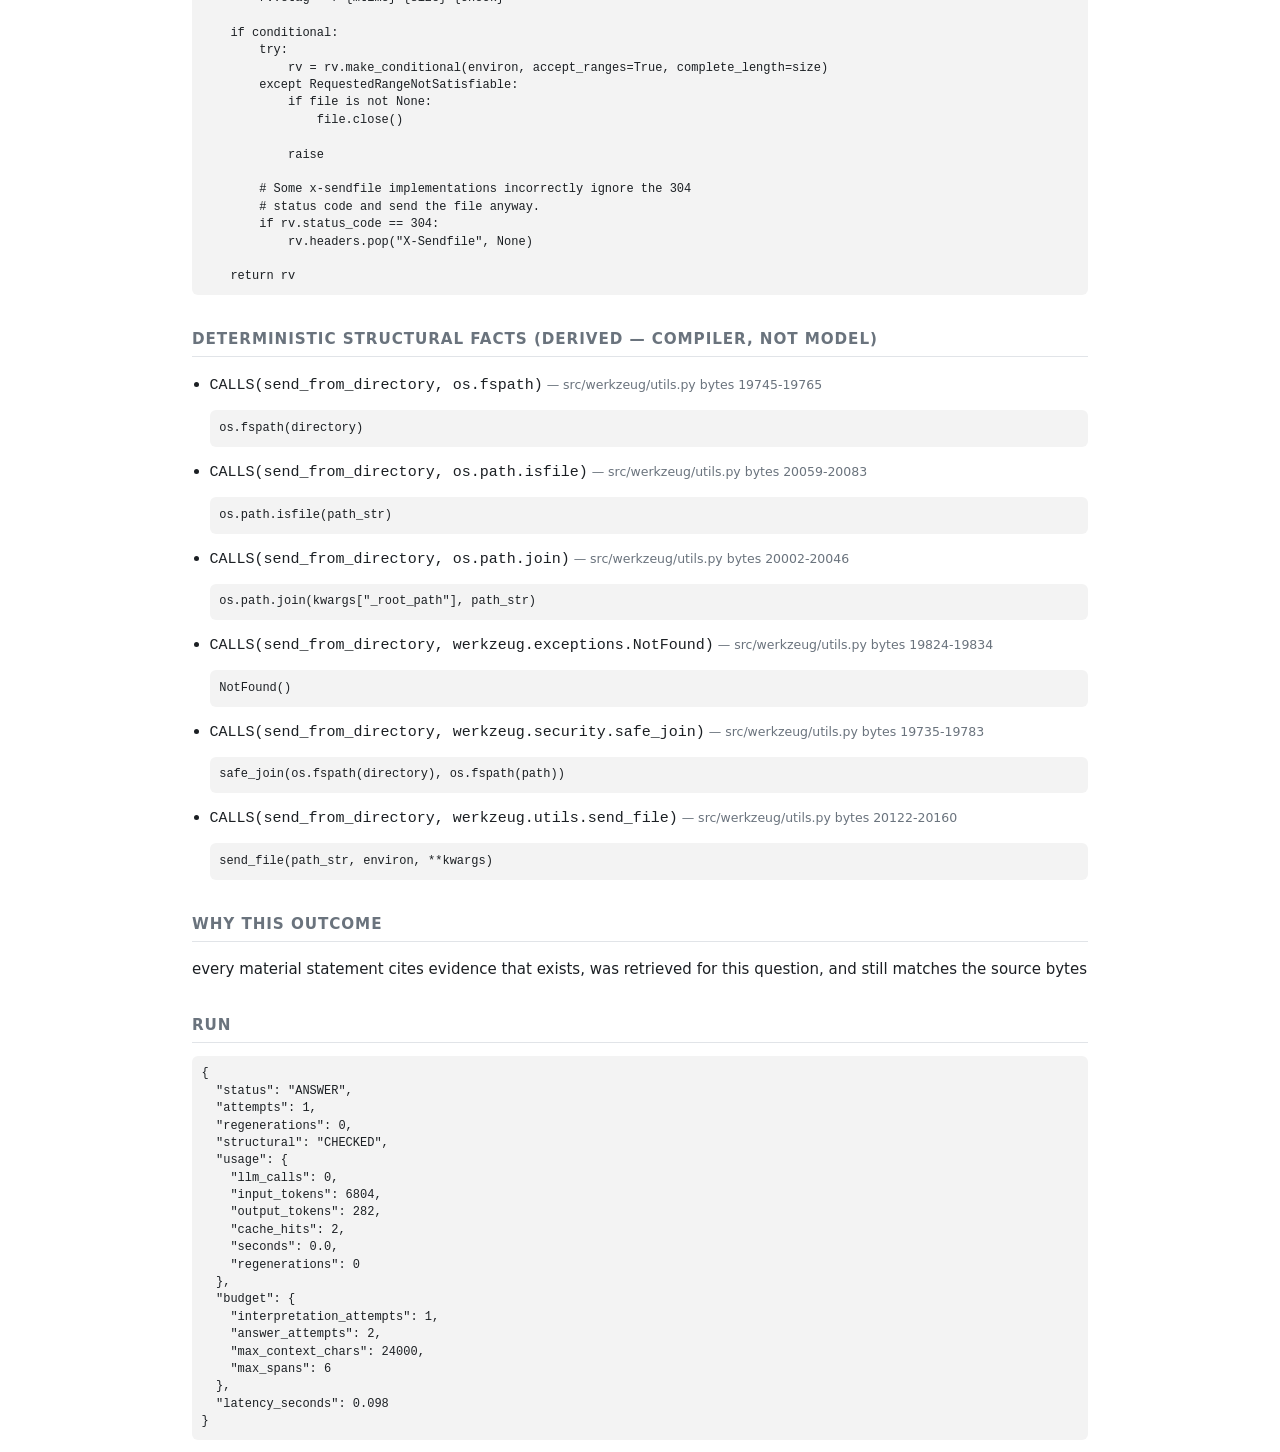
==== commit f1b7c79d: "Demo 0.1.1: validate the answer field, refuse ambiguous identity Fix 1 -- the answer field was a sec" ====
--- a/demo_0_1_answer.html
+++ b/demo_0_1_answer.html
@@ -16,8 +16,8 @@
  .supported{color:#2da44e} ul{padding-left:1.1rem}
 </style>
 <h1>How does send_from_directory prevent unsafe paths?</h1><p class="verdict answer">ANSWER — PROPOSED</p>
-<section class=""><h2>Answer (PROPOSED — semantic interpretation)</h2><p>send_from_directory does not trust the path it is given. It passes the directory and the untrusted path to safe_join, which returns None when the result would escape the base directory; send_from_directory then raises NotFound rather than opening the file.</p></section>
-<section class=""><h2>Statements and their evidence</h2><ul><li class="ok">send_from_directory joins the untrusted path onto the directory with safe_join and raises NotFound when the join is refused.<div class="dim">evidence 1039eea5bf62 — src/werkzeug/utils.py bytes 18574-20160</div><div class="struct supported">CALLS(werkzeug.utils.send_from_directory, werkzeug.security.safe_join) — SUPPORTED<span class="dim"> DERIVED claim in the compiled graph</span></div></li><li class="ok">safe_join returns None when the untrusted component would escape the base directory, which is the signal the caller acts on.<div class="dim">evidence 7e51d079e4aa — src/werkzeug/security.py bytes 4684-7215</div></li></ul></section>
+<section class=""><h2>Answer (PROPOSED — semantic interpretation)</h2><p>send_from_directory passes the untrusted path to safe_join and raises NotFound when the join is refused. safe_join returns None when the component would escape the base directory.</p></section>
+<section class=""><h2>Statements and their evidence</h2><ul><li class="ok">send_from_directory passes the untrusted path to safe_join and raises NotFound when the join is refused.<div class="dim">evidence 1039eea5bf62 — src/werkzeug/utils.py bytes 18574-20160</div><div class="struct supported">CALLS(werkzeug.utils.send_from_directory, werkzeug.security.safe_join) — SUPPORTED<span class="dim"> DERIVED claim in the compiled graph</span></div></li><li class="ok">safe_join returns None when the component would escape the base directory.<div class="dim">evidence 7e51d079e4aa — src/werkzeug/security.py bytes 4684-7215</div></li></ul></section>
 <section class=""><h2>Evidence retrieved (deterministic)</h2><article><header><code>1039eea5bf62</code> <b>src/werkzeug/utils.py</b>:522 — werkzeug.utils.send_from_directory <span class="dim">(1586B, identifier)</span></header><pre>def send_from_directory(
     directory: os.PathLike[str] | str,
     path: os.PathLike[str] | str,
@@ -361,18 +361,18 @@
   &quot;regenerations&quot;: 0,
   &quot;structural&quot;: &quot;CHECKED&quot;,
   &quot;usage&quot;: {
-    &quot;llm_calls&quot;: 1,
-    &quot;input_tokens&quot;: 4092,
-    &quot;output_tokens&quot;: 217,
-    &quot;cache_hits&quot;: 0,
+    &quot;llm_calls&quot;: 0,
+    &quot;input_tokens&quot;: 6804,
+    &quot;output_tokens&quot;: 282,
+    &quot;cache_hits&quot;: 2,
     &quot;seconds&quot;: 0.0,
     &quot;regenerations&quot;: 0
   },
   &quot;budget&quot;: {
-    &quot;interpretation_attempts&quot;: 0,
+    &quot;interpretation_attempts&quot;: 1,
     &quot;answer_attempts&quot;: 2,
     &quot;max_context_chars&quot;: 24000,
     &quot;max_spans&quot;: 6
   },
-  &quot;latency_seconds&quot;: 0.087
+  &quot;latency_seconds&quot;: 0.098
 }</pre></section>
